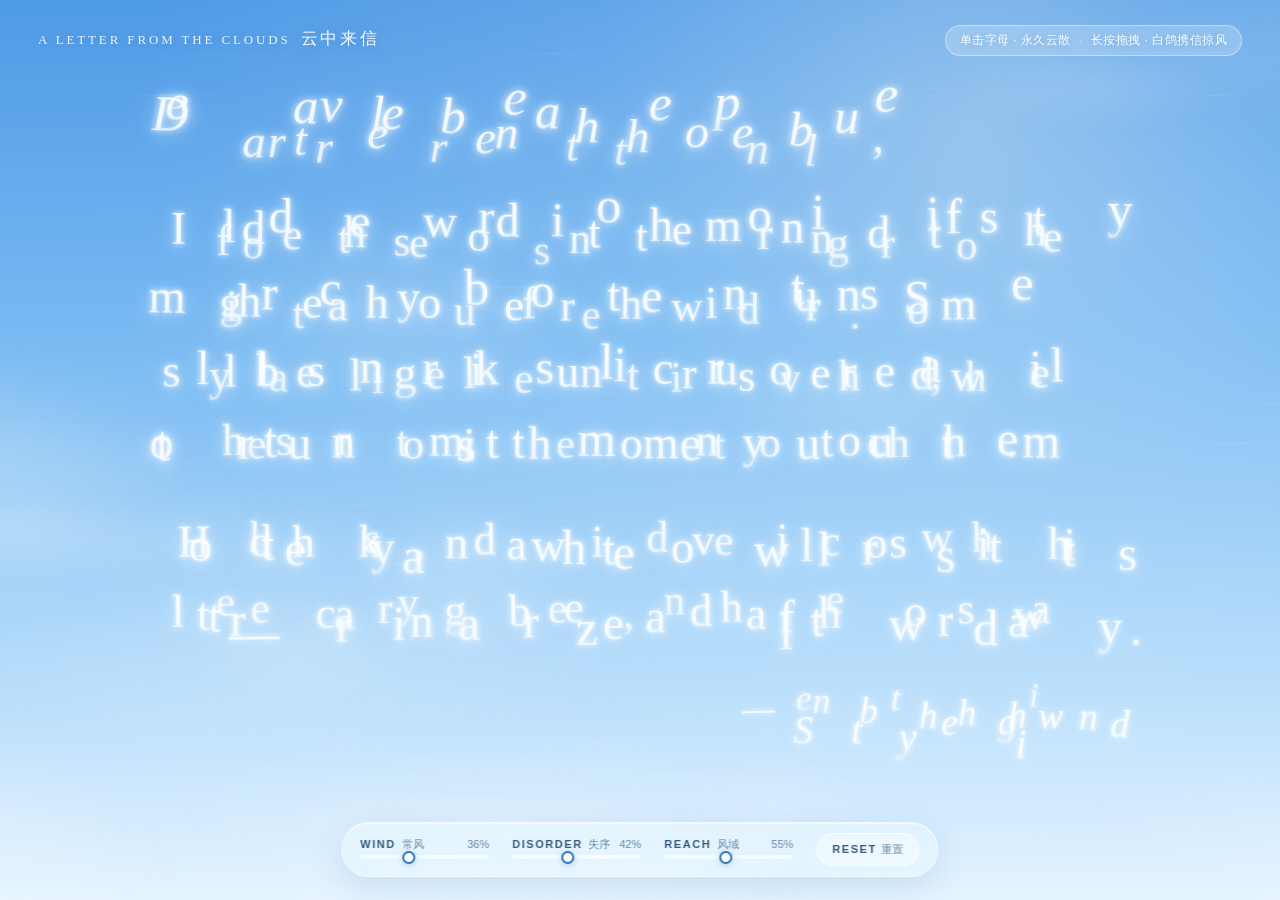
==== agents/gemini/projects/cloud-letter-gemini/index.html @ 2b87f752 "feat(gemini): add independent Cloud Letter (cloud-letter-gemini) interactive artwork and update STAT" ====
<!DOCTYPE html>
<html lang="zh-CN">
<head>
  <meta charset="UTF-8" />
  <meta name="viewport" content="width=device-width, initial-scale=1.0, maximum-scale=1.0, user-scalable=no" />
  <title>云中来信 · A Letter from the Clouds</title>
  <meta name="description" content="云中来信 (Cloud Letter) — Gemini 独立互动艺术作品：明亮晴空、云白字母、单击永久消散、长按召唤携信白鸽与流动气流。" />
  <link rel="stylesheet" href="./style.css" />
</head>
<body>
  <main class="sky-stage" id="skyStage" aria-label="云中来信互动艺术画布">
    <!-- 主交互画布：负责晴空背景、远景流云、3D 云白字母、气流风痕与携信白鸽 -->
    <canvas id="cloudCanvas" aria-label="Cloud Letter interactive sky canvas"></canvas>

    <!-- 顶部轻盈作品抬头与手势提示 -->
    <header class="sky-header">
      <div class="title-block">
        <span class="title-en">A LETTER FROM THE CLOUDS</span>
        <h1 class="title-cn">云中来信</h1>
      </div>
      <div class="gesture-hint" id="gestureHint">
        <span>单击字母 · 永久云散</span>
        <span class="dot" aria-hidden="true">·</span>
        <span>长按拖拽 · 白鸽携信掠风</span>
      </div>
    </header>

    <!-- 底部克制透明参数控制栏 -->
    <aside class="control-dock" aria-label="风场与版面参数控制">
      <div class="control-group" title="背景常风强度：控制天空基础微风的推力与云丝漂移速度">
        <label class="control-label" for="windSlider">
          <span class="label-en">WIND</span>
          <span class="label-cn">常风</span>
          <span class="label-val" id="windValue">36%</span>
        </label>
        <input id="windSlider" type="range" min="0" max="100" value="36" step="1" aria-label="WIND 背景常风强度" />
      </div>

      <div class="control-group" title="失序程度：控制每个字母独立漂浮、偏转与逐渐失序的幅度">
        <label class="control-label" for="disorderSlider">
          <span class="label-en">DISORDER</span>
          <span class="label-cn">失序</span>
          <span class="label-val" id="disorderValue">42%</span>
        </label>
        <input id="disorderSlider" type="range" min="0" max="100" value="42" step="1" aria-label="DISORDER 字母失序程度" />
      </div>

      <div class="control-group" title="气流范围：控制白鸽掠过时尾迹风痕对周边字母的影响范围">
        <label class="control-label" for="reachSlider">
          <span class="label-en">REACH</span>
          <span class="label-cn">风域</span>
          <span class="label-val" id="reachValue">55%</span>
        </label>
        <input id="reachSlider" type="range" min="15" max="100" value="55" step="1" aria-label="REACH 白鸽气流影响范围" />
      </div>

      <button class="reset-btn" id="resetBtn" type="button" title="重新展开信笺，恢复所有已消散与失序的字母">
        <span class="btn-en">RESET</span>
        <span class="btn-cn">重置</span>
      </button>
    </aside>
  </main>

  <script src="./script.js"></script>
</body>
</html>
---- agents/gemini/projects/cloud-letter-gemini/style.css ----
/* =========================================================
   云中来信 · Cloud Letter (Gemini Edition)
   风格：明亮通透晴空 · 轻盈诗意 · 无干扰防选中交互
   ========================================================= */

:root {
  --sky-zenith: #549ee8;
  --sky-mid: #8ac4f4;
  --sky-horizon: #deeffd;
  --ink-deep: rgba(24, 62, 102, 0.86);
  --ink-soft: rgba(34, 76, 118, 0.66);
  --glass-bg: rgba(255, 255, 255, 0.28);
  --glass-border: rgba(255, 255, 255, 0.56);
  --glass-hover: rgba(255, 255, 255, 0.44);
  --accent-sky: #2d74b8;
}

*,
*::before,
*::after {
  box-sizing: border-box;
  margin: 0;
  padding: 0;
  /* 彻底禁止拖拽或长按时出现文字选中与蓝色竖条 */
  user-select: none;
  -webkit-user-select: none;
  -webkit-touch-callout: none;
  -webkit-tap-highlight-color: transparent;
}

html,
body {
  width: 100%;
  height: 100%;
  overflow: hidden;
  background: linear-gradient(180deg, var(--sky-zenith) 0%, var(--sky-mid) 56%, var(--sky-horizon) 100%);
  font-family: -apple-system, BlinkMacSystemFont, "Segoe UI", "PingFang SC", "Hiragino Sans GB", "Microsoft YaHei", sans-serif;
  color: var(--ink-deep);
  touch-action: none;
  overscroll-behavior: none;
}

.sky-stage {
  position: relative;
  width: 100vw;
  height: 100vh;
  height: 100dvh;
  overflow: hidden;
  cursor: default;
}

#cloudCanvas {
  position: absolute;
  inset: 0;
  width: 100%;
  height: 100%;
  display: block;
  touch-action: none;
}

/* 顶部标题与轻提示 */
.sky-header {
  position: fixed;
  top: clamp(16px, 2.8vh, 30px);
  left: clamp(18px, 3vw, 38px);
  right: clamp(18px, 3vw, 38px);
  display: flex;
  align-items: baseline;
  justify-content: space-between;
  gap: 16px;
  pointer-events: none;
  z-index: 10;
}

.title-block {
  display: flex;
  align-items: baseline;
  gap: 10px;
  flex-wrap: wrap;
}

.title-en {
  font-family: Georgia, "Times New Roman", serif;
  font-size: clamp(11px, 1.05vw, 13px);
  letter-spacing: 0.22em;
  color: rgba(255, 255, 255, 0.88);
  text-shadow: 0 1px 10px rgba(34, 96, 158, 0.28);
}

.title-cn {
  font-size: clamp(14px, 1.35vw, 17px);
  font-weight: 500;
  letter-spacing: 0.16em;
  color: rgba(255, 255, 255, 0.95);
  text-shadow: 0 2px 14px rgba(34, 96, 158, 0.32);
}

.gesture-hint {
  display: inline-flex;
  align-items: center;
  gap: 8px;
  padding: 6px 14px;
  border-radius: 999px;
  background: rgba(255, 255, 255, 0.2);
  border: 1px solid rgba(255, 255, 255, 0.42);
  backdrop-filter: blur(10px);
  -webkit-backdrop-filter: blur(10px);
  font-size: 12px;
  letter-spacing: 0.04em;
  color: rgba(255, 255, 255, 0.96);
  text-shadow: 0 1px 6px rgba(35, 92, 152, 0.25);
  transition: opacity 0.8s ease, transform 0.8s ease;
}

.gesture-hint.is-subtle {
  opacity: 0.52;
}

.gesture-hint .dot {
  opacity: 0.7;
}

/* 底部控制栏：克制、半透明晴空玻璃质感 */
.control-dock {
  position: fixed;
  left: 50%;
  bottom: clamp(14px, 2.6vh, 26px);
  transform: translateX(-50%);
  z-index: 20;
  display: flex;
  align-items: center;
  gap: clamp(12px, 1.8vw, 24px);
  padding: 10px 18px;
  max-width: calc(100vw - 24px);
  border-radius: 999px;
  background: var(--glass-bg);
  border: 1px solid var(--glass-border);
  box-shadow:
    0 10px 32px rgba(40, 102, 166, 0.14),
    inset 0 1px 0 rgba(255, 255, 255, 0.65);
  backdrop-filter: blur(16px) saturate(130%);
  -webkit-backdrop-filter: blur(16px) saturate(130%);
  touch-action: manipulation;
}

.control-group {
  display: flex;
  flex-direction: column;
  gap: 5px;
  min-width: 112px;
}

.control-label {
  display: flex;
  align-items: baseline;
  gap: 6px;
  font-size: 11px;
  line-height: 1;
  cursor: pointer;
}

.label-en {
  font-weight: 700;
  letter-spacing: 0.14em;
  color: var(--ink-deep);
}

.label-cn {
  font-size: 11px;
  color: var(--ink-soft);
}

.label-val {
  margin-left: auto;
  font-variant-numeric: tabular-nums;
  font-size: 11px;
  color: var(--ink-soft);
}

/* 精细极简滑块 */
.control-group input[type="range"] {
  -webkit-appearance: none;
  appearance: none;
  width: 100%;
  height: 4px;
  border-radius: 999px;
  background: rgba(255, 255, 255, 0.62);
  outline: none;
  cursor: pointer;
}

.control-group input[type="range"]::-webkit-slider-thumb {
  -webkit-appearance: none;
  appearance: none;
  width: 13px;
  height: 13px;
  border-radius: 50%;
  background: #ffffff;
  border: 2px solid var(--accent-sky);
  box-shadow: 0 1px 6px rgba(31, 88, 146, 0.28);
  transition: transform 0.15s ease, box-shadow 0.15s ease;
}

.control-group input[type="range"]::-webkit-slider-thumb:hover {
  transform: scale(1.15);
  box-shadow: 0 2px 10px rgba(31, 88, 146, 0.36);
}

.control-group input[type="range"]::-moz-range-thumb {
  width: 13px;
  height: 13px;
  border-radius: 50%;
  background: #ffffff;
  border: 2px solid var(--accent-sky);
  box-shadow: 0 1px 6px rgba(31, 88, 146, 0.28);
  transition: transform 0.15s ease;
}

/* RESET 按钮 */
.reset-btn {
  display: inline-flex;
  align-items: baseline;
  gap: 5px;
  padding: 8px 15px;
  border-radius: 999px;
  border: 1px solid rgba(255, 255, 255, 0.72);
  background: rgba(255, 255, 255, 0.42);
  color: var(--ink-deep);
  cursor: pointer;
  transition: background 0.2s ease, transform 0.16s ease, box-shadow 0.2s ease;
  white-space: nowrap;
}

.reset-btn:hover {
  background: rgba(255, 255, 255, 0.68);
  box-shadow: 0 4px 14px rgba(42, 106, 172, 0.18);
}

.reset-btn:active {
  transform: scale(0.96);
}

.btn-en {
  font-size: 11px;
  font-weight: 700;
  letter-spacing: 0.14em;
}

.btn-cn {
  font-size: 11px;
  color: var(--ink-soft);
}

/* 移动端与窄屏适配 */
@media (max-width: 760px) {
  .sky-header {
    flex-direction: column;
    align-items: flex-start;
    gap: 8px;
  }

  .gesture-hint {
    font-size: 11px;
    padding: 5px 11px;
  }

  .control-dock {
    width: calc(100vw - 20px);
    border-radius: 20px;
    padding: 10px 14px;
    display: grid;
    grid-template-columns: repeat(3, minmax(0, 1fr)) auto;
    gap: 10px;
    align-items: center;
  }

  .control-group {
    min-width: 0;
  }

  .label-cn,
  .label-val {
    display: none;
  }

  .reset-btn {
    padding: 7px 11px;
  }

  .btn-cn {
    display: none;
  }
}
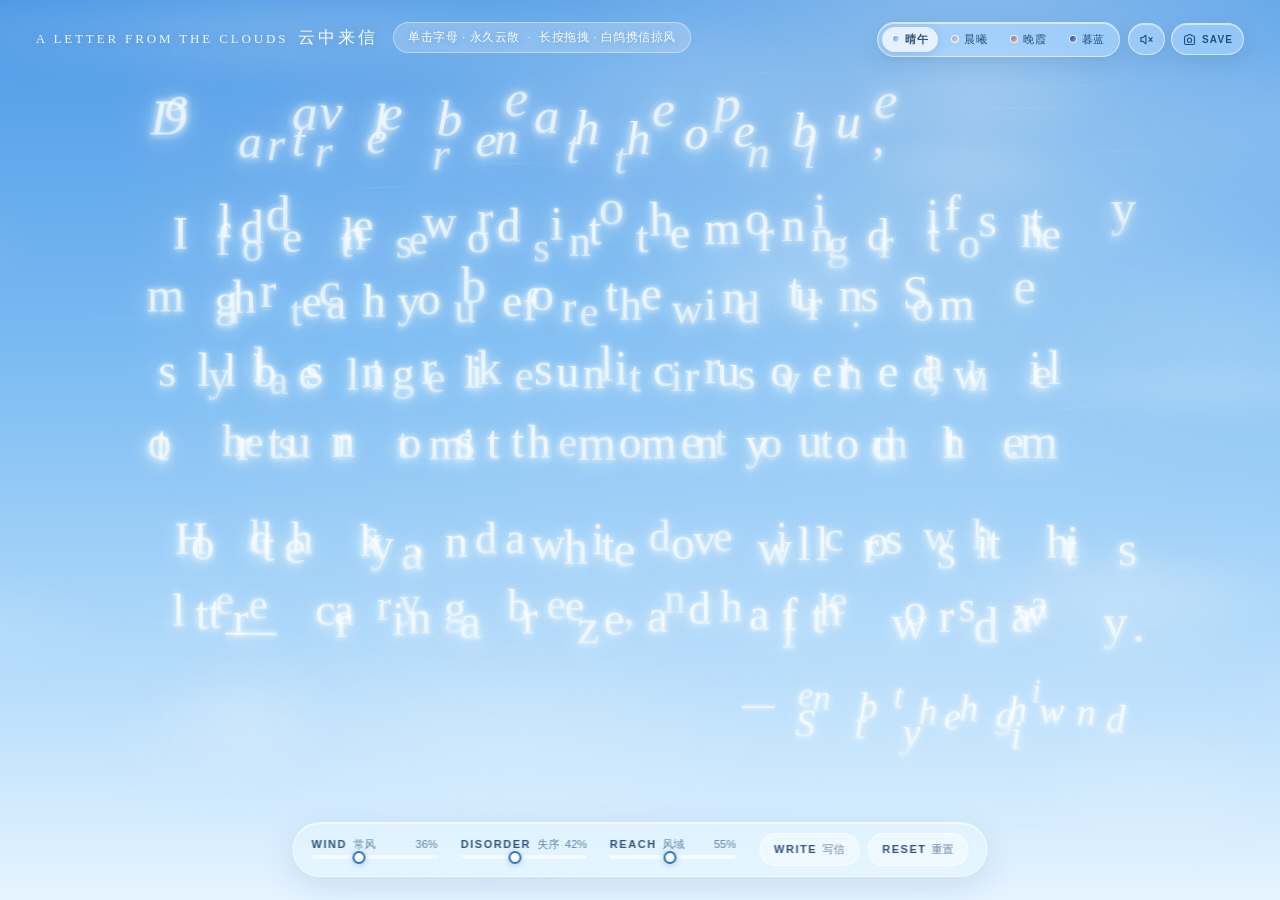
==== commit f1c62271: "feat(gemini): upgrade Cloud Letter with write modal, 4 sky themes, depth mist, Web Audio wind, dove " ====
--- a/agents/gemini/projects/cloud-letter-gemini/index.html
+++ b/agents/gemini/projects/cloud-letter-gemini/index.html
@@ -12,16 +12,62 @@
     <!-- 主交互画布：负责晴空背景、远景流云、3D 云白字母、气流风痕与携信白鸽 -->
     <canvas id="cloudCanvas" aria-label="Cloud Letter interactive sky canvas"></canvas>
 
-    <!-- 顶部轻盈作品抬头与手势提示 -->
+    <!-- 顶部轻盈作品抬头、手势提示与天色/工具切换 -->
     <header class="sky-header">
-      <div class="title-block">
-        <span class="title-en">A LETTER FROM THE CLOUDS</span>
-        <h1 class="title-cn">云中来信</h1>
+      <div class="header-main">
+        <div class="title-block">
+          <span class="title-en">A LETTER FROM THE CLOUDS</span>
+          <h1 class="title-cn">云中来信</h1>
+        </div>
+        <div class="gesture-hint" id="gestureHint">
+          <span>单击字母 · 永久云散</span>
+          <span class="dot" aria-hidden="true">·</span>
+          <span>长按拖拽 · 白鸽携信掠风</span>
+        </div>
       </div>
-      <div class="gesture-hint" id="gestureHint">
-        <span>单击字母 · 永久云散</span>
-        <span class="dot" aria-hidden="true">·</span>
-        <span>长按拖拽 · 白鸽携信掠风</span>
+
+      <div class="sky-tools" aria-label="天色时刻与明信片工具">
+        <div class="theme-switcher" id="themeSwitcher" role="radiogroup" aria-label="天空时刻">
+          <button class="theme-chip is-active" type="button" data-theme="noon" role="radio" aria-checked="true" title="晴午 · Noon">
+            <span class="theme-swatch swatch-noon" aria-hidden="true"></span>
+            <span>晴午</span>
+          </button>
+          <button class="theme-chip" type="button" data-theme="dawn" role="radio" aria-checked="false" title="晨曦 · Dawn">
+            <span class="theme-swatch swatch-dawn" aria-hidden="true"></span>
+            <span>晨曦</span>
+          </button>
+          <button class="theme-chip" type="button" data-theme="sunset" role="radio" aria-checked="false" title="晚霞 · Sunset">
+            <span class="theme-swatch swatch-sunset" aria-hidden="true"></span>
+            <span>晚霞</span>
+          </button>
+          <button class="theme-chip" type="button" data-theme="dusk" role="radio" aria-checked="false" title="暮蓝 · Dusk">
+            <span class="theme-swatch swatch-dusk" aria-hidden="true"></span>
+            <span>暮蓝</span>
+          </button>
+        </div>
+
+        <div class="tool-icon-group">
+          <button class="icon-btn" id="soundBtn" type="button" aria-pressed="false" title="风声开关（默认静音）" aria-label="切换程序化风声">
+            <svg class="icon-svg icon-sound-off" viewBox="0 0 24 24" fill="none" stroke="currentColor" stroke-width="1.8" stroke-linecap="round" stroke-linejoin="round" aria-hidden="true">
+              <path d="M11 5L6 9H3v6h3l5 4V5z"></path>
+              <line x1="16" y1="9" x2="21" y2="15"></line>
+              <line x1="21" y1="9" x2="16" y2="15"></line>
+            </svg>
+            <svg class="icon-svg icon-sound-on" viewBox="0 0 24 24" fill="none" stroke="currentColor" stroke-width="1.8" stroke-linecap="round" stroke-linejoin="round" aria-hidden="true">
+              <path d="M11 5L6 9H3v6h3l5 4V5z"></path>
+              <path d="M15.5 8.5a5 5 0 0 1 0 7"></path>
+              <path d="M18.5 6a8.5 8.5 0 0 1 0 12"></path>
+            </svg>
+          </button>
+
+          <button class="icon-btn save-btn" id="saveBtn" type="button" title="导出高清「云中明信片」PNG" aria-label="导出云中明信片 PNG">
+            <svg class="icon-svg" viewBox="0 0 24 24" fill="none" stroke="currentColor" stroke-width="1.8" stroke-linecap="round" stroke-linejoin="round" aria-hidden="true">
+              <path d="M4 8.5A2.5 2.5 0 0 1 6.5 6H9l1.4-2h3.2L15 6h2.5A2.5 2.5 0 0 1 20 8.5v9A2.5 2.5 0 0 1 17.5 20h-11A2.5 2.5 0 0 1 4 17.5v-9z"></path>
+              <circle cx="12" cy="13" r="3.4"></circle>
+            </svg>
+            <span class="icon-btn-label">SAVE</span>
+          </button>
+        </div>
       </div>
     </header>
 
@@ -54,11 +100,53 @@
         <input id="reachSlider" type="range" min="15" max="100" value="55" step="1" aria-label="REACH 白鸽气流影响范围" />
       </div>
 
-      <button class="reset-btn" id="resetBtn" type="button" title="重新展开信笺，恢复所有已消散与失序的字母">
-        <span class="btn-en">RESET</span>
-        <span class="btn-cn">重置</span>
-      </button>
+      <div class="dock-actions">
+        <button class="dock-btn write-btn" id="writeBtn" type="button" title="自定义写一封云中来信，并生成分享链接">
+          <span class="btn-en">WRITE</span>
+          <span class="btn-cn">写信</span>
+        </button>
+
+        <button class="reset-btn" id="resetBtn" type="button" title="重新展开信笺，恢复所有已消散与失序的字母">
+          <span class="btn-en">RESET</span>
+          <span class="btn-cn">重置</span>
+        </button>
+      </div>
     </aside>
+
+    <!-- 写信浮层：支持自定义中英文与换行、凝结切换与寄信链接生成 -->
+    <div class="write-modal" id="writeModal" hidden aria-hidden="true">
+      <div class="write-backdrop" id="writeBackdrop"></div>
+      <section class="write-card" role="dialog" aria-modal="true" aria-labelledby="writeModalTitle">
+        <header class="write-card-header">
+          <div class="write-card-title-group">
+            <span class="write-card-en">SEND A LETTER</span>
+            <h2 class="write-card-title" id="writeModalTitle">写一封云中来信</h2>
+          </div>
+          <button class="write-close-btn" id="closeWriteBtn" type="button" aria-label="关闭写信浮层">×</button>
+        </header>
+
+        <textarea
+          id="letterInput"
+          class="write-textarea"
+          maxlength="360"
+          rows="5"
+          placeholder="写下一段想寄往云端的话（支持中英文与换行）…"
+          aria-label="自定义云中来信正文"
+        ></textarea>
+
+        <div class="write-meta">
+          <span class="write-count" id="letterCount">0 / 360</span>
+          <button class="write-default-btn" id="restoreDefaultBtn" type="button">恢复默认英文来信</button>
+        </div>
+
+        <p class="write-feedback" id="writeFeedback" aria-live="polite"></p>
+
+        <footer class="write-actions">
+          <button class="modal-btn modal-btn-secondary" id="copyLinkBtn" type="button">复制寄信链接</button>
+          <button class="modal-btn modal-btn-primary" id="applyLetterBtn" type="button">化作云字</button>
+        </footer>
+      </section>
+    </div>
   </main>
 
   <script src="./script.js"></script>
--- a/agents/gemini/projects/cloud-letter-gemini/style.css
+++ b/agents/gemini/projects/cloud-letter-gemini/style.css
@@ -7,12 +7,56 @@
   --sky-zenith: #549ee8;
   --sky-mid: #8ac4f4;
   --sky-horizon: #deeffd;
-  --ink-deep: rgba(24, 62, 102, 0.86);
-  --ink-soft: rgba(34, 76, 118, 0.66);
+  --ink-deep: rgba(24, 62, 102, 0.88);
+  --ink-soft: rgba(34, 76, 118, 0.68);
   --glass-bg: rgba(255, 255, 255, 0.28);
   --glass-border: rgba(255, 255, 255, 0.56);
-  --glass-hover: rgba(255, 255, 255, 0.44);
+  --glass-hover: rgba(255, 255, 255, 0.46);
   --accent-sky: #2d74b8;
+  --header-glow: rgba(34, 96, 158, 0.3);
+  --modal-bg: rgba(244, 250, 255, 0.78);
+}
+
+body[data-theme="dawn"] {
+  --sky-zenith: #6392ce;
+  --sky-mid: #a4bedf;
+  --sky-horizon: #f8e2d8;
+  --ink-deep: rgba(54, 52, 88, 0.9);
+  --ink-soft: rgba(74, 68, 104, 0.72);
+  --glass-bg: rgba(255, 248, 244, 0.34);
+  --glass-border: rgba(255, 255, 255, 0.62);
+  --glass-hover: rgba(255, 250, 246, 0.54);
+  --accent-sky: #b56c78;
+  --header-glow: rgba(74, 58, 92, 0.28);
+  --modal-bg: rgba(255, 248, 244, 0.84);
+}
+
+body[data-theme="sunset"] {
+  --sky-zenith: #4875b4;
+  --sky-mid: #a38fb9;
+  --sky-horizon: #f4c89b;
+  --ink-deep: rgba(58, 42, 68, 0.92);
+  --ink-soft: rgba(82, 58, 86, 0.74);
+  --glass-bg: rgba(255, 244, 232, 0.36);
+  --glass-border: rgba(255, 248, 238, 0.6);
+  --glass-hover: rgba(255, 248, 238, 0.58);
+  --accent-sky: #c47451;
+  --header-glow: rgba(78, 46, 72, 0.32);
+  --modal-bg: rgba(255, 246, 236, 0.84);
+}
+
+body[data-theme="dusk"] {
+  --sky-zenith: #213c6b;
+  --sky-mid: #3b639b;
+  --sky-horizon: #9ab9de;
+  --ink-deep: rgba(16, 38, 68, 0.92);
+  --ink-soft: rgba(34, 62, 98, 0.75);
+  --glass-bg: rgba(220, 236, 255, 0.56);
+  --glass-border: rgba(235, 245, 255, 0.68);
+  --glass-hover: rgba(235, 245, 255, 0.76);
+  --accent-sky: #2d62a3;
+  --header-glow: rgba(12, 26, 54, 0.45);
+  --modal-bg: rgba(230, 241, 255, 0.86);
 }
 
 *,
@@ -58,18 +102,26 @@
   touch-action: none;
 }
 
-/* 顶部标题与轻提示 */
+/* 顶部标题、手势提示与天色工具区 */
 .sky-header {
   position: fixed;
-  top: clamp(16px, 2.8vh, 30px);
-  left: clamp(18px, 3vw, 38px);
-  right: clamp(18px, 3vw, 38px);
-  display: flex;
-  align-items: baseline;
+  top: clamp(14px, 2.4vh, 26px);
+  left: clamp(16px, 2.8vw, 36px);
+  right: clamp(16px, 2.8vw, 36px);
+  display: flex;
+  align-items: flex-start;
   justify-content: space-between;
-  gap: 16px;
+  gap: 14px;
   pointer-events: none;
-  z-index: 10;
+  z-index: 15;
+}
+
+.header-main {
+  display: flex;
+  align-items: center;
+  flex-wrap: wrap;
+  gap: 10px 16px;
+  min-width: 0;
 }
 
 .title-block {
@@ -83,16 +135,16 @@
   font-family: Georgia, "Times New Roman", serif;
   font-size: clamp(11px, 1.05vw, 13px);
   letter-spacing: 0.22em;
-  color: rgba(255, 255, 255, 0.88);
-  text-shadow: 0 1px 10px rgba(34, 96, 158, 0.28);
+  color: rgba(255, 255, 255, 0.9);
+  text-shadow: 0 1px 10px var(--header-glow);
 }
 
 .title-cn {
   font-size: clamp(14px, 1.35vw, 17px);
   font-weight: 500;
   letter-spacing: 0.16em;
-  color: rgba(255, 255, 255, 0.95);
-  text-shadow: 0 2px 14px rgba(34, 96, 158, 0.32);
+  color: rgba(255, 255, 255, 0.96);
+  text-shadow: 0 2px 14px var(--header-glow);
 }
 
 .gesture-hint {
@@ -108,7 +160,7 @@
   font-size: 12px;
   letter-spacing: 0.04em;
   color: rgba(255, 255, 255, 0.96);
-  text-shadow: 0 1px 6px rgba(35, 92, 152, 0.25);
+  text-shadow: 0 1px 6px var(--header-glow);
   transition: opacity 0.8s ease, transform 0.8s ease;
 }
 
@@ -118,6 +170,147 @@
 
 .gesture-hint .dot {
   opacity: 0.7;
+}
+
+.sky-tools {
+  display: flex;
+  align-items: center;
+  gap: 8px;
+  flex-shrink: 0;
+  pointer-events: auto;
+  touch-action: manipulation;
+}
+
+.theme-switcher {
+  display: inline-flex;
+  align-items: center;
+  gap: 3px;
+  padding: 4px;
+  border-radius: 999px;
+  background: var(--glass-bg);
+  border: 1px solid var(--glass-border);
+  box-shadow:
+    0 6px 22px rgba(28, 72, 122, 0.12),
+    inset 0 1px 0 rgba(255, 255, 255, 0.6);
+  backdrop-filter: blur(14px) saturate(130%);
+  -webkit-backdrop-filter: blur(14px) saturate(130%);
+}
+
+.theme-chip {
+  display: inline-flex;
+  align-items: center;
+  gap: 5px;
+  padding: 5px 10px;
+  border: none;
+  border-radius: 999px;
+  background: transparent;
+  color: var(--ink-deep);
+  font-size: 11px;
+  font-weight: 500;
+  letter-spacing: 0.04em;
+  cursor: pointer;
+  transition: background 0.2s ease, box-shadow 0.2s ease, transform 0.15s ease;
+  white-space: nowrap;
+}
+
+.theme-chip:hover {
+  background: rgba(255, 255, 255, 0.36);
+}
+
+.theme-chip.is-active {
+  background: rgba(255, 255, 255, 0.72);
+  box-shadow: 0 2px 8px rgba(32, 80, 134, 0.16);
+  font-weight: 600;
+}
+
+.theme-swatch {
+  width: 8px;
+  height: 8px;
+  border-radius: 50%;
+  border: 1px solid rgba(255, 255, 255, 0.85);
+  flex-shrink: 0;
+}
+
+.swatch-noon {
+  background: linear-gradient(135deg, #549ee8, #d5ecff);
+}
+
+.swatch-dawn {
+  background: linear-gradient(135deg, #8aaee0, #f5cbc0);
+}
+
+.swatch-sunset {
+  background: linear-gradient(135deg, #647ab8, #f2b482);
+}
+
+.swatch-dusk {
+  background: linear-gradient(135deg, #254374, #87a9d6);
+}
+
+.tool-icon-group {
+  display: inline-flex;
+  align-items: center;
+  gap: 6px;
+}
+
+.icon-btn {
+  display: inline-flex;
+  align-items: center;
+  justify-content: center;
+  gap: 5px;
+  height: 32px;
+  min-width: 32px;
+  padding: 0 10px;
+  border-radius: 999px;
+  border: 1px solid var(--glass-border);
+  background: var(--glass-bg);
+  color: var(--ink-deep);
+  cursor: pointer;
+  box-shadow:
+    0 6px 20px rgba(28, 72, 122, 0.12),
+    inset 0 1px 0 rgba(255, 255, 255, 0.6);
+  backdrop-filter: blur(14px) saturate(130%);
+  -webkit-backdrop-filter: blur(14px) saturate(130%);
+  transition: background 0.2s ease, transform 0.15s ease, box-shadow 0.2s ease;
+  white-space: nowrap;
+}
+
+.icon-btn:hover {
+  background: var(--glass-hover);
+  box-shadow: 0 6px 22px rgba(28, 72, 122, 0.18);
+}
+
+.icon-btn:active {
+  transform: scale(0.95);
+}
+
+.icon-btn[aria-pressed="true"],
+.icon-btn.is-saved {
+  background: rgba(255, 255, 255, 0.68);
+}
+
+.icon-svg {
+  width: 15px;
+  height: 15px;
+  flex-shrink: 0;
+}
+
+.icon-sound-on {
+  display: none;
+}
+
+.icon-btn[aria-pressed="true"] .icon-sound-off {
+  display: none;
+}
+
+.icon-btn[aria-pressed="true"] .icon-sound-on {
+  display: block;
+}
+
+.icon-btn-label {
+  font-size: 10px;
+  font-weight: 700;
+  letter-spacing: 0.12em;
 }
 
 /* 底部控制栏：克制、半透明晴空玻璃质感 */
@@ -129,7 +322,7 @@
   z-index: 20;
   display: flex;
   align-items: center;
-  gap: clamp(12px, 1.8vw, 24px);
+  gap: clamp(14px, 1.8vw, 24px);
   padding: 10px 18px;
   max-width: calc(100vw - 24px);
   border-radius: 999px;
@@ -147,7 +340,7 @@
   display: flex;
   flex-direction: column;
   gap: 5px;
-  min-width: 112px;
+  min-width: 126px;
 }
 
 .control-label {
@@ -156,6 +349,7 @@
   gap: 6px;
   font-size: 11px;
   line-height: 1;
+  white-space: nowrap;
   cursor: pointer;
 }
 
@@ -163,11 +357,13 @@
   font-weight: 700;
   letter-spacing: 0.14em;
   color: var(--ink-deep);
+  white-space: nowrap;
 }
 
 .label-cn {
   font-size: 11px;
   color: var(--ink-soft);
+  white-space: nowrap;
 }
 
 .label-val {
@@ -175,6 +371,7 @@
   font-variant-numeric: tabular-nums;
   font-size: 11px;
   color: var(--ink-soft);
+  white-space: nowrap;
 }
 
 /* 精细极简滑块 */
@@ -216,28 +413,55 @@
   transition: transform 0.15s ease;
 }
 
-/* RESET 按钮 */
+.dock-actions {
+  display: inline-flex;
+  align-items: center;
+  gap: 8px;
+}
+
+/* WRITE 与 RESET 按钮 */
+.dock-btn,
 .reset-btn {
   display: inline-flex;
   align-items: baseline;
+  justify-content: center;
   gap: 5px;
-  padding: 8px 15px;
+  padding: 8px 14px;
   border-radius: 999px;
   border: 1px solid rgba(255, 255, 255, 0.72);
   background: rgba(255, 255, 255, 0.42);
   color: var(--ink-deep);
   cursor: pointer;
-  transition: background 0.2s ease, transform 0.16s ease, box-shadow 0.2s ease;
+  transition: background 0.2s ease, transform 0.16s ease, box-shadow 0.2s ease, border-color 0.2s ease;
   white-space: nowrap;
 }
 
+.dock-btn:hover,
 .reset-btn:hover {
-  background: rgba(255, 255, 255, 0.68);
+  background: rgba(255, 255, 255, 0.7);
   box-shadow: 0 4px 14px rgba(42, 106, 172, 0.18);
 }
 
+.dock-btn:active,
 .reset-btn:active {
   transform: scale(0.96);
+}
+
+@keyframes resetBreathe {
+  0%, 100% {
+    background: rgba(255, 255, 255, 0.54);
+    border-color: rgba(255, 255, 255, 0.92);
+    box-shadow: 0 0 0 0 rgba(255, 255, 255, 0.42), 0 4px 16px rgba(45, 116, 184, 0.22);
+  }
+  50% {
+    background: rgba(255, 255, 255, 0.84);
+    border-color: rgba(255, 255, 255, 1);
+    box-shadow: 0 0 0 6px rgba(255, 255, 255, 0), 0 6px 24px rgba(255, 255, 255, 0.58);
+  }
+}
+
+.reset-btn.is-epilogue {
+  animation: resetBreathe 2.8s ease-in-out infinite;
 }
 
 .btn-en {
@@ -251,17 +475,244 @@
   color: var(--ink-soft);
 }
 
+/* 写信玻璃浮层 */
+.write-modal[hidden] {
+  display: none;
+}
+
+.write-modal {
+  position: fixed;
+  inset: 0;
+  z-index: 40;
+  display: flex;
+  align-items: center;
+  justify-content: center;
+  padding: 18px;
+}
+
+.write-backdrop {
+  position: absolute;
+  inset: 0;
+  background: rgba(24, 58, 96, 0.2);
+  backdrop-filter: blur(6px);
+  -webkit-backdrop-filter: blur(6px);
+}
+
+.write-card {
+  position: relative;
+  width: min(460px, 100%);
+  padding: 20px 22px 18px;
+  border-radius: 24px;
+  background: var(--modal-bg);
+  border: 1px solid rgba(255, 255, 255, 0.82);
+  box-shadow:
+    0 22px 54px rgba(22, 58, 98, 0.22),
+    inset 0 1px 0 rgba(255, 255, 255, 0.9);
+  backdrop-filter: blur(22px) saturate(140%);
+  -webkit-backdrop-filter: blur(22px) saturate(140%);
+  color: var(--ink-deep);
+  touch-action: auto;
+}
+
+.write-card-header {
+  display: flex;
+  align-items: flex-start;
+  justify-content: space-between;
+  gap: 12px;
+  margin-bottom: 12px;
+}
+
+.write-card-title-group {
+  display: flex;
+  flex-direction: column;
+  gap: 2px;
+}
+
+.write-card-en {
+  font-family: Georgia, "Times New Roman", serif;
+  font-size: 10px;
+  letter-spacing: 0.2em;
+  color: var(--ink-soft);
+}
+
+.write-card-title {
+  font-size: 16px;
+  font-weight: 600;
+  letter-spacing: 0.08em;
+  color: var(--ink-deep);
+}
+
+.write-close-btn {
+  width: 30px;
+  height: 30px;
+  border: 1px solid rgba(255, 255, 255, 0.65);
+  border-radius: 50%;
+  background: rgba(255, 255, 255, 0.45);
+  color: var(--ink-deep);
+  font-size: 18px;
+  line-height: 1;
+  cursor: pointer;
+  transition: background 0.18s ease, transform 0.15s ease;
+}
+
+.write-close-btn:hover {
+  background: rgba(255, 255, 255, 0.78);
+}
+
+.write-textarea {
+  width: 100%;
+  min-height: 124px;
+  max-height: 220px;
+  padding: 12px 14px;
+  border-radius: 16px;
+  border: 1px solid rgba(255, 255, 255, 0.78);
+  background: rgba(255, 255, 255, 0.66);
+  color: var(--ink-deep);
+  font-family: Georgia, "Times New Roman", "PingFang SC", "Hiragino Sans GB", "Microsoft YaHei", serif;
+  font-size: 14px;
+  line-height: 1.65;
+  resize: vertical;
+  outline: none;
+  user-select: text;
+  -webkit-user-select: text;
+  -webkit-touch-callout: default;
+  touch-action: auto;
+  transition: border-color 0.2s ease, background 0.2s ease, box-shadow 0.2s ease;
+}
+
+.write-textarea:focus {
+  background: rgba(255, 255, 255, 0.86);
+  border-color: var(--accent-sky);
+  box-shadow: 0 0 0 3px rgba(45, 116, 184, 0.14);
+}
+
+.write-textarea::placeholder {
+  color: var(--ink-soft);
+  opacity: 0.78;
+}
+
+.write-meta {
+  display: flex;
+  align-items: center;
+  justify-content: space-between;
+  margin-top: 8px;
+  font-size: 11px;
+  color: var(--ink-soft);
+}
+
+.write-count {
+  font-variant-numeric: tabular-nums;
+}
+
+.write-default-btn {
+  border: none;
+  background: transparent;
+  color: var(--accent-sky);
+  font-size: 11px;
+  cursor: pointer;
+  padding: 2px 4px;
+  text-decoration: underline;
+  text-underline-offset: 3px;
+}
+
+.write-feedback {
+  min-height: 18px;
+  margin-top: 6px;
+  font-size: 12px;
+  color: var(--accent-sky);
+}
+
+.write-actions {
+  display: flex;
+  align-items: center;
+  justify-content: flex-end;
+  gap: 10px;
+  margin-top: 10px;
+}
+
+.modal-btn {
+  padding: 8px 16px;
+  border-radius: 999px;
+  font-size: 12px;
+  font-weight: 600;
+  letter-spacing: 0.06em;
+  cursor: pointer;
+  transition: background 0.2s ease, transform 0.15s ease, box-shadow 0.2s ease;
+}
+
+.modal-btn:active {
+  transform: scale(0.97);
+}
+
+.modal-btn-secondary {
+  border: 1px solid rgba(255, 255, 255, 0.85);
+  background: rgba(255, 255, 255, 0.56);
+  color: var(--ink-deep);
+}
+
+.modal-btn-secondary:hover {
+  background: rgba(255, 255, 255, 0.82);
+}
+
+.modal-btn-primary {
+  border: 1px solid rgba(255, 255, 255, 0.35);
+  background: var(--accent-sky);
+  color: #ffffff;
+  box-shadow: 0 6px 18px rgba(34, 88, 146, 0.24);
+}
+
+.modal-btn-primary:hover {
+  filter: brightness(1.06);
+}
+
 /* 移动端与窄屏适配 */
+@media (max-width: 960px) {
+  .sky-header {
+    flex-wrap: wrap;
+    gap: 10px;
+  }
+
+  .control-group {
+    min-width: 96px;
+  }
+
+  .label-cn {
+    display: none;
+  }
+}
+
 @media (max-width: 760px) {
   .sky-header {
+    top: 12px;
     flex-direction: column;
-    align-items: flex-start;
-    gap: 8px;
+    align-items: stretch;
+    gap: 6px;
+  }
+
+  .header-main {
+    justify-content: space-between;
+    gap: 6px;
   }
 
   .gesture-hint {
     font-size: 11px;
-    padding: 5px 11px;
+    padding: 4px 10px;
+  }
+
+  .sky-tools {
+    justify-content: space-between;
+    flex-wrap: wrap;
+    gap: 6px;
+  }
+
+  .theme-chip {
+    padding: 4px 8px;
+    font-size: 11px;
+  }
+
+  .icon-btn {
+    height: 30px;
+    padding: 0 9px;
   }
 
   .control-dock {
@@ -269,8 +720,8 @@
     border-radius: 20px;
     padding: 10px 14px;
     display: grid;
-    grid-template-columns: repeat(3, minmax(0, 1fr)) auto;
-    gap: 10px;
+    grid-template-columns: repeat(3, minmax(0, 1fr));
+    gap: 10px 10px;
     align-items: center;
   }
 
@@ -283,11 +734,24 @@
     display: none;
   }
 
+  .dock-actions {
+    grid-column: 1 / -1;
+    display: grid;
+    grid-template-columns: 1fr 1fr;
+    gap: 8px;
+  }
+
+  .dock-btn,
   .reset-btn {
-    padding: 7px 11px;
-  }
-
-  .btn-cn {
-    display: none;
-  }
-}
+    padding: 7px 12px;
+  }
+
+  .write-card {
+    padding: 18px 16px 16px;
+  }
+
+  .write-actions {
+    display: grid;
+    grid-template-columns: 1fr 1fr;
+  }
+}
